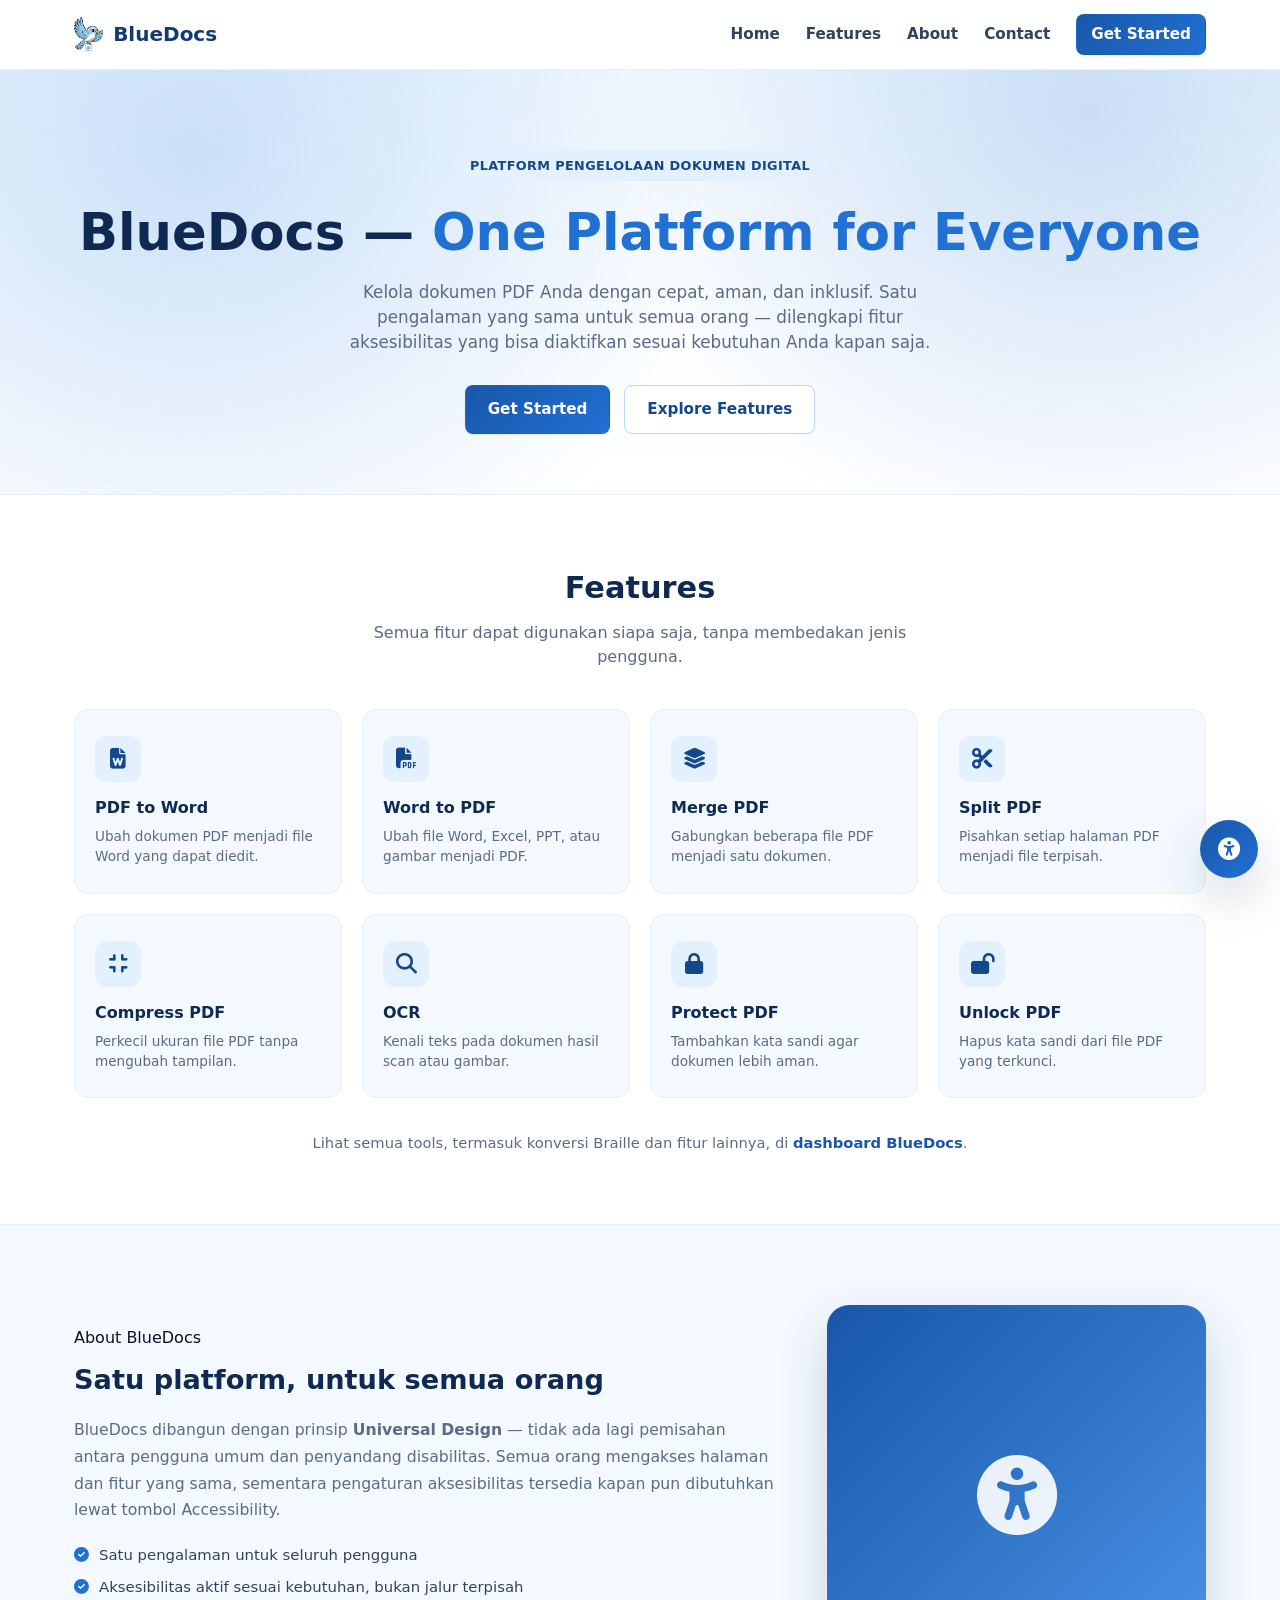
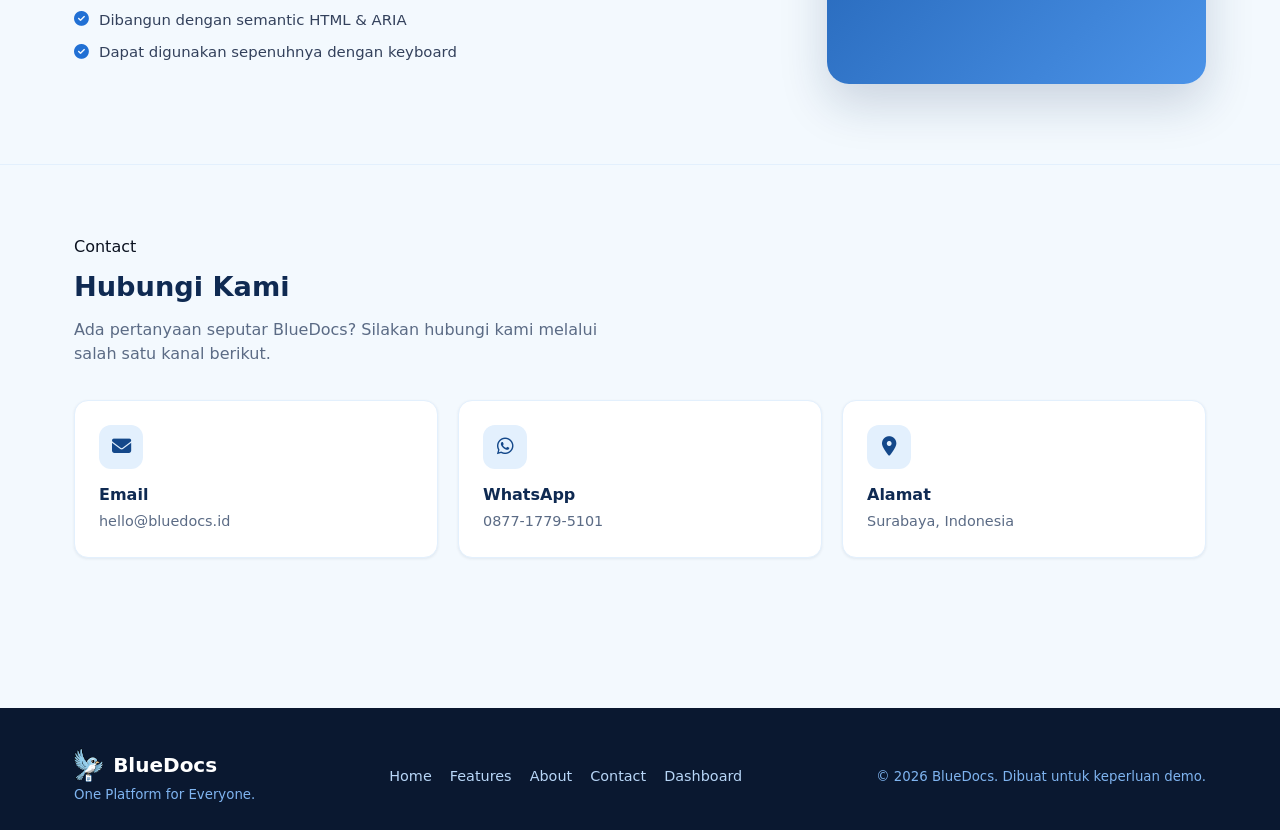
==== index.html @ fd2add7f "First time coding BlueDocs" ====
<!DOCTYPE html>
<html lang="id">
<head>
<meta charset="UTF-8" />
<meta name="viewport" content="width=device-width, initial-scale=1.0" />
<title>BlueDocs - One Platform for Everyone</title>
<meta name="description" content="BlueDocs adalah platform pengelolaan dokumen PDF yang cepat, aman, dan inklusif — dapat digunakan oleh siapa saja." />
<link rel="icon" type="image/webp" href="assets/logo.webp" />
<link rel="stylesheet" href="https://cdnjs.cloudflare.com/ajax/libs/font-awesome/6.5.2/css/all.min.css" crossorigin="anonymous" referrerpolicy="no-referrer" />
<link rel="stylesheet" href="css/style.css" />
<link rel="stylesheet" href="css/landing.css" />
</head>
<body>
<a href="#main" class="skip-link">Lompat ke konten utama</a>

<header class="site-header">
  <div class="container navbar">
    <a href="index.html" class="brand">
      <img src="assets/logo.webp" alt="" class="brand-logo" />
      BlueDocs
    </a>
    <button class="nav-toggle" id="nav-toggle" data-nav-toggle aria-label="Buka menu navigasi" aria-expanded="false" aria-controls="nav-menu">
      <i class="fa-solid fa-bars" aria-hidden="true"></i>
    </button>
    <nav class="nav-menu" id="nav-menu" data-nav-menu aria-label="Navigasi utama">
      <a href="#home">Home</a>
      <a href="#features">Features</a>
      <a href="#about">About</a>
      <a href="#contact">Contact</a>
      <a href="dashboard.html" class="btn btn-primary btn-sm nav-cta">Get Started</a>
    </nav>
  </div>
</header>

<main id="main">
  <section class="hero" id="home">
    <div class="container">
      <span class="eyebrow">Platform Pengelolaan Dokumen Digital</span>
      <h1>BlueDocs — <span>One Platform for Everyone</span></h1>
      <p class="lead">
        Kelola dokumen PDF Anda dengan cepat, aman, dan inklusif. Satu pengalaman
        yang sama untuk semua orang — dilengkapi fitur aksesibilitas yang bisa
        diaktifkan sesuai kebutuhan Anda kapan saja.
      </p>
      <div class="hero-actions">
        <a href="dashboard.html" class="btn btn-primary">Get Started</a>
        <a href="#features" class="btn btn-secondary">Explore Features</a>
      </div>
    </div>
  </section>

  <section class="feature-strip" id="features">
    <div class="container">
      <h2>Features</h2>
      <p class="lead">Semua fitur dapat digunakan siapa saja, tanpa membedakan jenis pengguna.</p>
      <div class="feature-card-grid">
        <a class="feature-card" href="dashboard.html">
          <div class="feature-card-icon" aria-hidden="true"><i class="fa-solid fa-file-word"></i></div>
          <h3>PDF to Word</h3>
          <p>Ubah dokumen PDF menjadi file Word yang dapat diedit.</p>
        </a>
        <a class="feature-card" href="dashboard.html">
          <div class="feature-card-icon" aria-hidden="true"><i class="fa-solid fa-file-pdf"></i></div>
          <h3>Word to PDF</h3>
          <p>Ubah file Word, Excel, PPT, atau gambar menjadi PDF.</p>
        </a>
        <a class="feature-card" href="dashboard.html">
          <div class="feature-card-icon" aria-hidden="true"><i class="fa-solid fa-layer-group"></i></div>
          <h3>Merge PDF</h3>
          <p>Gabungkan beberapa file PDF menjadi satu dokumen.</p>
        </a>
        <a class="feature-card" href="dashboard.html">
          <div class="feature-card-icon" aria-hidden="true"><i class="fa-solid fa-scissors"></i></div>
          <h3>Split PDF</h3>
          <p>Pisahkan setiap halaman PDF menjadi file terpisah.</p>
        </a>
        <a class="feature-card" href="dashboard.html">
          <div class="feature-card-icon" aria-hidden="true"><i class="fa-solid fa-compress"></i></div>
          <h3>Compress PDF</h3>
          <p>Perkecil ukuran file PDF tanpa mengubah tampilan.</p>
        </a>
        <a class="feature-card" href="dashboard.html">
          <div class="feature-card-icon" aria-hidden="true"><i class="fa-solid fa-magnifying-glass"></i></div>
          <h3>OCR</h3>
          <p>Kenali teks pada dokumen hasil scan atau gambar.</p>
        </a>
        <a class="feature-card" href="dashboard.html">
          <div class="feature-card-icon" aria-hidden="true"><i class="fa-solid fa-lock"></i></div>
          <h3>Protect PDF</h3>
          <p>Tambahkan kata sandi agar dokumen lebih aman.</p>
        </a>
        <a class="feature-card" href="dashboard.html">
          <div class="feature-card-icon" aria-hidden="true"><i class="fa-solid fa-lock-open"></i></div>
          <h3>Unlock PDF</h3>
          <p>Hapus kata sandi dari file PDF yang terkunci.</p>
        </a>
      </div>
      <p class="feature-more">Lihat semua tools, termasuk konversi Braille dan fitur lainnya, di <a href="dashboard.html">dashboard BlueDocs</a>.</p>
    </div>
  </section>

  <section class="about-section" id="about">
    <div class="container about-grid">
      <div class="about-copy">
        <span class="eyebrow">About BlueDocs</span>
        <h2>Satu platform, untuk semua orang</h2>
        <p>
          BlueDocs dibangun dengan prinsip <strong>Universal Design</strong> —
          tidak ada lagi pemisahan antara pengguna umum dan penyandang disabilitas.
          Semua orang mengakses halaman dan fitur yang sama, sementara pengaturan
          aksesibilitas tersedia kapan pun dibutuhkan lewat tombol Accessibility.
        </p>
        <ul class="about-points">
          <li><i class="fa-solid fa-circle-check" aria-hidden="true"></i> Satu pengalaman untuk seluruh pengguna</li>
          <li><i class="fa-solid fa-circle-check" aria-hidden="true"></i> Aksesibilitas aktif sesuai kebutuhan, bukan jalur terpisah</li>
          <li><i class="fa-solid fa-circle-check" aria-hidden="true"></i> Dibangun dengan semantic HTML &amp; ARIA</li>
          <li><i class="fa-solid fa-circle-check" aria-hidden="true"></i> Dapat digunakan sepenuhnya dengan keyboard</li>
        </ul>
      </div>
      <div class="about-visual" aria-hidden="true">
        <i class="fa-solid fa-universal-access"></i>
      </div>
    </div>
  </section>

  <section class="contact-section" id="contact">
    <div class="container">
      <span class="eyebrow">Contact</span>
      <h2>Hubungi Kami</h2>
      <p class="lead">Ada pertanyaan seputar BlueDocs? Silakan hubungi kami melalui salah satu kanal berikut.</p>
      <div class="contact-grid">
        <a class="contact-card" href="mailto:hello@bluedocs.id">
          <div class="contact-icon" aria-hidden="true"><i class="fa-solid fa-envelope"></i></div>
          <h3>Email</h3>
          <p>hello@bluedocs.id</p>
        </a>
        <a class="contact-card" href="https://wa.me/6287717795101" target="_blank" rel="noopener">
          <div class="contact-icon" aria-hidden="true"><i class="fa-brands fa-whatsapp"></i></div>
          <h3>WhatsApp</h3>
          <p>0877-1779-5101</p>
        </a>
        <div class="contact-card contact-card-static">
          <div class="contact-icon" aria-hidden="true"><i class="fa-solid fa-location-dot"></i></div>
          <h3>Alamat</h3>
          <p>Surabaya, Indonesia</p>
        </div>
      </div>
    </div>
  </section>
</main>

<footer class="site-footer">
  <div class="container footer-grid">
    <div>
      <div class="brand" style="color:white;"><img src="assets/logo.webp" alt="" class="brand-logo" /> BlueDocs</div>
      <small>One Platform for Everyone.</small>
    </div>
    <nav class="footer-links" aria-label="Tautan footer">
      <a href="#home">Home</a>
      <a href="#features">Features</a>
      <a href="#about">About</a>
      <a href="#contact">Contact</a>
      <a href="dashboard.html">Dashboard</a>
    </nav>
    <small>&copy; 2026 BlueDocs. Dibuat untuk keperluan demo.</small>
  </div>
</footer>

<!-- Floating Accessibility button + panel (shared across pages) -->
<button class="a11y-fab" id="a11y-fab" aria-haspopup="dialog" aria-controls="a11y-modal-overlay" aria-label="Buka pengaturan aksesibilitas">
  <i class="fa-solid fa-universal-access" aria-hidden="true"></i>
</button>

<div class="modal-overlay" id="a11y-modal-overlay" role="dialog" aria-modal="true" aria-labelledby="a11y-modal-title" aria-hidden="true">
  <div class="modal">
    <button class="modal-close" data-close-modal aria-label="Tutup panel aksesibilitas"><i class="fa-solid fa-xmark"></i></button>
    <h2 id="a11y-modal-title"><i class="fa-solid fa-universal-access" aria-hidden="true"></i> Accessibility</h2>
    <p class="modal-desc">Sesuaikan tampilan dan cara Anda menjelajahi BlueDocs.</p>

    <div class="a11y-panel-item">
      <div>
        <h3>Read Aloud</h3>
        <p>Bacakan isi halaman ini menggunakan suara.</p>
      </div>
      <div class="a11y-panel-actions">
        <button class="btn btn-primary btn-sm" id="a11y-read-btn"><i class="fa-solid fa-play"></i> Baca</button>
        <button class="btn btn-ghost btn-sm" id="a11y-stop-btn"><i class="fa-solid fa-stop"></i> Berhenti</button>
      </div>
    </div>

    <div class="a11y-panel-item">
      <div>
        <h3>High Contrast Mode</h3>
        <p>Tingkatkan kontras warna untuk keterbacaan lebih baik.</p>
      </div>
      <button class="btn btn-secondary btn-sm" id="a11y-contrast-btn" aria-pressed="false">Aktifkan</button>
    </div>

    <div class="a11y-panel-item">
      <div>
        <h3>Font Size</h3>
        <p>Perbesar atau perkecil ukuran huruf di seluruh halaman.</p>
      </div>
      <div class="a11y-panel-actions">
        <button class="a11y-btn" id="a11y-font-dec" aria-label="Perkecil ukuran huruf">A−</button>
        <button class="a11y-btn" id="a11y-font-reset" aria-label="Ukuran huruf normal">A</button>
        <button class="a11y-btn" id="a11y-font-inc" aria-label="Perbesar ukuran huruf">A+</button>
      </div>
    </div>

    <div class="a11y-panel-item">
      <div>
        <h3>Keyboard Navigation</h3>
        <p>Seluruh menu dan tombol di BlueDocs dapat diakses tanpa mouse.</p>
        <span class="kbd-hint-dark">Gunakan <kbd>Tab</kbd> / <kbd>Shift+Tab</kbd> untuk berpindah, <kbd>Enter</kbd> atau <kbd>Space</kbd> untuk memilih, dan <kbd>Esc</kbd> untuk menutup panel ini.</span>
      </div>
    </div>
  </div>
</div>

<div id="toast-region" aria-live="polite"></div>
<script src="js/main.js"></script>
</body>
</html>
---- css/style.css ----
/* ===========================================================
   BlueDocs — Shared base styles
   =========================================================== */

:root {
  --blue-950: #0a1830;
  --blue-900: #0f2a52;
  --blue-800: #123a6e;
  --blue-700: #14488a;
  --blue-600: #1857a8;
  --blue-500: #2170d4;
  --blue-400: #4b93e8;
  --blue-300: #7fb4f0;
  --blue-200: #b8d6f7;
  --blue-100: #e3f0fd;
  --blue-50:  #f3f9fe;

  --ink-900: #0b1220;
  --ink-700: #33415c;
  --ink-500: #5b6b85;
  --ink-300: #94a3b8;

  --white: #ffffff;
  --success: #16a34a;
  --danger: #dc2626;
  --warning: #d97706;

  --radius-sm: 8px;
  --radius-md: 14px;
  --radius-lg: 22px;

  --shadow-sm: 0 1px 3px rgba(15, 42, 82, 0.08);
  --shadow-md: 0 8px 24px rgba(15, 42, 82, 0.12);
  --shadow-lg: 0 20px 48px rgba(15, 42, 82, 0.18);

  --font-base: 16px;
  --font-scale: 1;
  --transition: 180ms ease;

  color-scheme: light;
}

* , *::before, *::after { box-sizing: border-box; }

html {
  font-size: calc(var(--font-base) * var(--font-scale));
  scroll-behavior: smooth;
}

body {
  margin: 0;
  font-family: "Segoe UI", "Inter", system-ui, -apple-system, Roboto, Helvetica, Arial, sans-serif;
  color: var(--ink-900);
  background: var(--blue-50);
  line-height: 1.5;
  -webkit-font-smoothing: antialiased;
}

img { max-width: 100%; display: block; }

a { color: inherit; text-decoration: none; }

button, input, select, textarea { font: inherit; color: inherit; }

button { cursor: pointer; }

ul { list-style: none; margin: 0; padding: 0; }

h1, h2, h3, h4, p { margin: 0; }

.container {
  width: 100%;
  max-width: 1180px;
  margin-inline: auto;
  padding-inline: 24px;
}

/* Skip link for keyboard/screen-reader users */
.skip-link {
  position: absolute;
  left: -9999px;
  top: 0;
  background: var(--blue-900);
  color: var(--white);
  padding: 12px 20px;
  border-radius: 0 0 var(--radius-sm) 0;
  z-index: 1000;
  font-weight: 600;
}
.skip-link:focus {
  left: 0;
}

/* Visible focus ring everywhere — important for keyboard + accessibility */
a:focus-visible,
button:focus-visible,
input:focus-visible,
select:focus-visible,
textarea:focus-visible,
[tabindex]:focus-visible {
  outline: 3px solid var(--blue-500);
  outline-offset: 2px;
  border-radius: 4px;
}

.sr-only {
  position: absolute;
  width: 1px; height: 1px;
  padding: 0; margin: -1px;
  overflow: hidden;
  clip: rect(0,0,0,0);
  white-space: nowrap;
  border: 0;
}

/* ---------- Buttons ---------- */
.btn {
  display: inline-flex;
  align-items: center;
  justify-content: center;
  gap: 8px;
  padding: 12px 22px;
  border-radius: var(--radius-sm);
  border: 1px solid transparent;
  font-weight: 600;
  font-size: 0.95rem;
  transition: transform var(--transition), box-shadow var(--transition), background var(--transition);
  white-space: nowrap;
}
.btn:active { transform: translateY(1px); }

.btn-primary {
  background: linear-gradient(135deg, var(--blue-600), var(--blue-500));
  color: var(--white);
  box-shadow: var(--shadow-sm);
}
.btn-primary:hover { box-shadow: var(--shadow-md); }

.btn-secondary {
  background: var(--white);
  color: var(--blue-700);
  border-color: var(--blue-200);
}
.btn-secondary:hover { background: var(--blue-100); }

.btn-ghost {
  background: transparent;
  color: var(--blue-700);
}
.btn-ghost:hover { background: var(--blue-100); }

.btn-block { width: 100%; }
.btn-sm { padding: 8px 14px; font-size: 0.85rem; }

/* ---------- Site header (shared) ---------- */
.site-header {
  position: sticky;
  top: 0;
  z-index: 100;
  background: rgba(255,255,255,0.9);
  backdrop-filter: saturate(180%) blur(10px);
  border-bottom: 1px solid var(--blue-100);
}
.site-header .container {
  display: flex;
  align-items: center;
  justify-content: space-between;
  padding-block: 14px;
}

.brand {
  display: flex;
  align-items: center;
  gap: 10px;
  font-weight: 700;
  font-size: 1.25rem;
  color: var(--blue-800);
}
.brand-logo {
  height: 34px;
  width: auto;
  object-fit: contain;
}

.header-actions { display: flex; gap: 10px; align-items: center; }

/* ---------- Toast notifications ---------- */
#toast-region {
  position: fixed;
  bottom: 20px;
  right: 20px;
  z-index: 2000;
  display: flex;
  flex-direction: column;
  gap: 10px;
  max-width: 340px;
}
.toast {
  background: var(--ink-900);
  color: white;
  padding: 14px 16px;
  border-radius: var(--radius-sm);
  box-shadow: var(--shadow-lg);
  font-size: 0.9rem;
  display: flex;
  align-items: flex-start;
  gap: 10px;
  animation: toast-in 220ms ease;
}
.toast.success { background: #0f4d2b; }
.toast.error { background: #5c1414; }
.toast .toast-icon { font-size: 1.1rem; }
@keyframes toast-in {
  from { opacity: 0; transform: translateY(10px); }
  to { opacity: 1; transform: translateY(0); }
}

/* ---------- Footer (shared) ---------- */
.site-footer {
  background: var(--blue-950);
  color: var(--blue-200);
  padding: 40px 0 24px;
  margin-top: 60px;
}
.site-footer .container {
  display: flex;
  flex-wrap: wrap;
  justify-content: space-between;
  gap: 20px;
}
.site-footer small { color: var(--blue-300); }

/* ---------- Modal ---------- */
.modal-overlay {
  position: fixed;
  inset: 0;
  background: rgba(10, 24, 48, 0.55);
  display: none;
  align-items: center;
  justify-content: center;
  padding: 20px;
  z-index: 1500;
}
.modal-overlay.open { display: flex; }

.modal {
  background: var(--white);
  border-radius: var(--radius-lg);
  max-width: 560px;
  width: 100%;
  max-height: 88vh;
  overflow-y: auto;
  box-shadow: var(--shadow-lg);
  padding: 28px;
  position: relative;
}
.modal h2 { color: var(--blue-800); margin-bottom: 6px; }
.modal .modal-desc { color: var(--ink-500); margin-bottom: 20px; font-size: 0.92rem; }
.modal-close {
  position: absolute;
  top: 16px; right: 16px;
  background: var(--blue-100);
  border-radius: 50%;
  width: 36px; height: 36px;
  display: grid;
  place-items: center;
  font-size: 1.1rem;
  color: var(--blue-800);
}
.modal-close:hover { background: var(--blue-200); }

.dropzone {
  border: 2px dashed var(--blue-300);
  border-radius: var(--radius-md);
  padding: 30px 16px;
  text-align: center;
  color: var(--ink-500);
  background: var(--blue-50);
  transition: background var(--transition), border-color var(--transition);
  cursor: pointer;
}
.dropzone.dragover {
  background: var(--blue-100);
  border-color: var(--blue-500);
}
.dropzone strong { color: var(--blue-700); }
.dropzone input[type="file"] { display: none; }
.dropzone .file-name {
  margin-top: 10px;
  font-weight: 600;
  color: var(--blue-800);
}

.progress-wrap {
  margin-top: 18px;
  display: none;
}
.progress-wrap.active { display: block; }
.progress-track {
  height: 10px;
  border-radius: 999px;
  background: var(--blue-100);
  overflow: hidden;
}
.progress-bar {
  height: 100%;
  width: 0%;
  background: linear-gradient(90deg, var(--blue-500), var(--blue-400));
  border-radius: 999px;
  transition: width 120ms linear;
}
.progress-label { margin-top: 8px; font-size: 0.85rem; color: var(--ink-500); }

.result-box {
  margin-top: 18px;
  padding: 16px;
  border-radius: var(--radius-md);
  background: #f0fbf4;
  border: 1px solid #bfe8cc;
  display: none;
  align-items: center;
  gap: 12px;
  justify-content: space-between;
  flex-wrap: wrap;
}
.result-box.show { display: flex; }
.result-box .result-text { color: #0f4d2b; font-weight: 600; font-size: 0.92rem; }

.field {
  margin-top: 16px;
}
.field label {
  display: block;
  font-weight: 600;
  font-size: 0.88rem;
  margin-bottom: 6px;
  color: var(--ink-700);
}
.field select, .field textarea, .field input[type="text"] {
  width: 100%;
  padding: 10px 12px;
  border: 1px solid var(--blue-200);
  border-radius: var(--radius-sm);
  background: var(--blue-50);
}
.field textarea { min-height: 90px; resize: vertical; }

.modal-actions {
  display: flex;
  gap: 10px;
  margin-top: 22px;
  flex-wrap: wrap;
}

/* Responsive helpers */
@media (max-width: 640px) {
  .container { padding-inline: 16px; }
  .site-footer .container { flex-direction: column; }
}

/* ---------- Floating Accessibility widget (shared across all pages) ---------- */
.a11y-fab {
  position: fixed;
  right: 22px;
  bottom: 22px;
  width: 58px;
  height: 58px;
  border-radius: 50%;
  background: linear-gradient(135deg, var(--blue-600), var(--blue-500));
  color: white;
  font-size: 1.4rem;
  display: grid;
  place-items: center;
  box-shadow: var(--shadow-lg);
  z-index: 1200;
  border: none;
  transition: transform var(--transition);
}
.a11y-fab:hover { transform: scale(1.08); }

.a11y-panel-item {
  display: flex;
  align-items: center;
  justify-content: space-between;
  gap: 16px;
  padding: 16px 0;
  border-bottom: 1px solid var(--blue-100);
  flex-wrap: wrap;
}
.a11y-panel-item:last-child { border-bottom: none; }
.a11y-panel-item h3 { font-size: 0.98rem; color: var(--blue-900); margin-bottom: 4px; }
.a11y-panel-item p { font-size: 0.85rem; color: var(--ink-500); }
.a11y-panel-actions { display: flex; gap: 8px; flex-wrap: wrap; }

.a11y-btn {
  background: var(--blue-100);
  border: 1px solid var(--blue-200);
  color: var(--blue-800);
  padding: 8px 12px;
  border-radius: var(--radius-sm);
  font-size: 0.85rem;
  font-weight: 700;
  display: inline-flex;
  align-items: center;
  gap: 6px;
}
.a11y-btn:hover { background: var(--blue-200); }

.kbd-hint-dark {
  display: inline-block;
  margin-top: 8px;
  font-size: 0.8rem;
  color: var(--ink-500);
}
.kbd-hint-dark kbd {
  background: var(--blue-100);
  border: 1px solid var(--blue-200);
  border-radius: 4px;
  padding: 1px 6px;
  font-family: monospace;
  color: var(--blue-800);
}

body.high-contrast .a11y-fab { background: #ffff00; color: #000; }
body.high-contrast .a11y-panel-item { border-color: #ffff00; }
body.high-contrast .a11y-panel-item h3 { color: #ffff00; }
body.high-contrast .a11y-panel-item p { color: #ffffff; }
body.high-contrast .a11y-btn {
  background: #000;
  color: #ffff00;
  border-color: #ffff00;
}
body.high-contrast .kbd-hint-dark { color: #ffffff; }
body.high-contrast .kbd-hint-dark kbd { background: #000; border-color: #ffff00; color: #ffff00; }

/* High contrast theme (site-wide) */
body.high-contrast {
  background: #000000;
  color: #ffffff;
}
body.high-contrast .site-header {
  background: #000000;
  border-color: #ffff00;
}
body.high-contrast .brand,
body.high-contrast h1,
body.high-contrast h2,
body.high-contrast h3 { color: #ffff00; }
body.high-contrast p { color: #ffffff; }
body.high-contrast .modal,
body.high-contrast .feature-card,
body.high-contrast .contact-card,
body.high-contrast .dropzone,
body.high-contrast .field select,
body.high-contrast .field textarea,
body.high-contrast .field input {
  background: #000000;
  border: 2px solid #ffff00;
  color: #ffffff;
}
body.high-contrast .btn-primary {
  background: #ffff00;
  color: #000000;
}
body.high-contrast .btn-secondary,
body.high-contrast .btn-ghost {
  background: #000000;
  color: #ffff00;
  border-color: #ffff00;
}
body.high-contrast a { color: #ffff00; }
body.high-contrast .nav-menu { background: #000; border-color: #ffff00; }
body.high-contrast ::selection { background: #ffff00; color: #000; }

/* Font-size scaling controls affect --font-scale variable set via JS.
   Must target <html> itself, since html's own font-size reads --font-scale
   from its own computed value, not from a value set on a descendant like body. */
html.font-lg { --font-scale: 1.15; }
html.font-xl { --font-scale: 1.3; }
---- css/landing.css ----
/* ===========================================================
   BlueDocs — Landing page styles
   =========================================================== */

/* ---------- Navbar ---------- */
.navbar {
  display: flex;
  align-items: center;
  justify-content: space-between;
  padding-block: 14px;
}

.nav-toggle {
  display: none;
  background: transparent;
  border: none;
  font-size: 1.3rem;
  color: var(--blue-800);
  padding: 6px;
}

.nav-menu {
  display: flex;
  align-items: center;
  gap: 26px;
}
.nav-menu a {
  color: var(--ink-700);
  font-weight: 600;
  font-size: 0.95rem;
}
.nav-menu a:hover { color: var(--blue-600); }
.nav-menu .nav-cta { color: white; }

@media (max-width: 760px) {
  .nav-toggle { display: inline-flex; }
  .nav-menu {
    position: absolute;
    top: 100%;
    left: 0;
    right: 0;
    background: var(--white);
    border-bottom: 1px solid var(--blue-100);
    flex-direction: column;
    align-items: flex-start;
    gap: 4px;
    padding: 12px 24px 18px;
    display: none;
  }
  .nav-menu.open { display: flex; }
  .nav-menu a { width: 100%; padding: 10px 0; }
  .nav-menu .nav-cta { width: auto; margin-top: 6px; }
}

/* ---------- Hero ---------- */
.hero {
  position: relative;
  overflow: hidden;
  padding: 80px 0 60px;
  background:
    radial-gradient(circle at 15% 20%, rgba(75,147,232,0.25), transparent 45%),
    radial-gradient(circle at 85% 10%, rgba(33,112,212,0.2), transparent 40%),
    linear-gradient(180deg, var(--blue-50), #ffffff);
  text-align: center;
}

.hero .eyebrow {
  display: inline-flex;
  align-items: center;
  gap: 8px;
  background: var(--blue-100);
  color: var(--blue-700);
  padding: 6px 16px;
  border-radius: 999px;
  font-weight: 700;
  font-size: 0.8rem;
  letter-spacing: 0.03em;
  text-transform: uppercase;
}

.hero h1 {
  font-size: clamp(2rem, 5vw, 3.2rem);
  color: var(--blue-900);
  margin-top: 22px;
  line-height: 1.15;
  font-weight: 700;
}
.hero h1 span { color: var(--blue-500); }

.hero p.lead {
  max-width: 620px;
  margin: 18px auto 0;
  color: var(--ink-500);
  font-size: 1.05rem;
}

.hero-actions {
  display: flex;
  justify-content: center;
  gap: 14px;
  margin-top: 30px;
  flex-wrap: wrap;
}

/* ---------- Feature strip ---------- */
.feature-strip {
  padding: 70px 0;
  background: var(--white);
  border-top: 1px solid var(--blue-100);
  border-bottom: 1px solid var(--blue-100);
}
.feature-strip h2 {
  text-align: center;
  color: var(--blue-900);
  font-size: 1.9rem;
}
.feature-strip .lead {
  text-align: center;
  color: var(--ink-500);
  max-width: 560px;
  margin: 10px auto 0;
}

.feature-card-grid {
  display: grid;
  grid-template-columns: repeat(4, 1fr);
  gap: 20px;
  margin-top: 40px;
}
@media (max-width: 900px) { .feature-card-grid { grid-template-columns: repeat(2, 1fr); } }
@media (max-width: 520px) { .feature-card-grid { grid-template-columns: 1fr; } }

.feature-card {
  display: block;
  padding: 26px 20px;
  border-radius: var(--radius-md);
  background: var(--blue-50);
  border: 1px solid var(--blue-100);
  text-align: left;
  transition: transform var(--transition), box-shadow var(--transition), border-color var(--transition);
}
.feature-card:hover {
  transform: translateY(-5px);
  box-shadow: var(--shadow-md);
  border-color: var(--blue-300);
  background: var(--white);
}
.feature-card-icon {
  width: 46px; height: 46px;
  border-radius: 12px;
  background: var(--blue-100);
  color: var(--blue-700);
  display: grid;
  place-items: center;
  font-size: 1.3rem;
  margin-bottom: 14px;
}
.feature-card h3 { font-size: 1rem; color: var(--blue-900); margin-bottom: 6px; }
.feature-card p { font-size: 0.85rem; color: var(--ink-500); }

.feature-more {
  text-align: center;
  margin-top: 34px;
  color: var(--ink-500);
  font-size: 0.92rem;
}
.feature-more a { color: var(--blue-600); font-weight: 600; }
.feature-more a:hover { text-decoration: underline; }

/* ---------- About ---------- */
.about-section {
  padding: 80px 0;
}
.about-grid {
  display: grid;
  grid-template-columns: 1.3fr 0.7fr;
  gap: 50px;
  align-items: center;
}
@media (max-width: 820px) {
  .about-grid { grid-template-columns: 1fr; }
}
.about-copy h2 {
  font-size: 1.7rem;
  color: var(--blue-900);
  margin-top: 10px;
}
.about-copy p {
  color: var(--ink-500);
  margin-top: 16px;
  font-size: 0.98rem;
  line-height: 1.7;
}
.about-points {
  margin-top: 20px;
  display: flex;
  flex-direction: column;
  gap: 10px;
}
.about-points li {
  display: flex;
  align-items: center;
  gap: 10px;
  color: var(--ink-700);
  font-size: 0.93rem;
}
.about-points i { color: var(--blue-500); }

.about-visual {
  aspect-ratio: 1;
  border-radius: var(--radius-lg);
  background: linear-gradient(135deg, var(--blue-600), var(--blue-400));
  display: grid;
  place-items: center;
  color: rgba(255,255,255,0.9);
  font-size: 5rem;
  box-shadow: var(--shadow-lg);
}
@media (max-width: 820px) {
  .about-visual { max-width: 220px; margin: 0 auto; font-size: 3.5rem; }
}

/* ---------- Contact ---------- */
.contact-section {
  padding: 70px 0 90px;
  background: var(--blue-50);
  border-top: 1px solid var(--blue-100);
}
.contact-section h2 {
  font-size: 1.7rem;
  color: var(--blue-900);
  margin-top: 8px;
}
.contact-section .lead { color: var(--ink-500); margin-top: 10px; max-width: 560px; }

.contact-grid {
  display: grid;
  grid-template-columns: repeat(3, 1fr);
  gap: 20px;
  margin-top: 34px;
}
@media (max-width: 760px) { .contact-grid { grid-template-columns: 1fr; } }

.contact-card {
  display: block;
  background: var(--white);
  border: 1px solid var(--blue-100);
  border-radius: var(--radius-md);
  padding: 24px;
  text-align: left;
  box-shadow: var(--shadow-sm);
  transition: transform var(--transition), box-shadow var(--transition);
}
.contact-card:hover { transform: translateY(-4px); box-shadow: var(--shadow-md); }
.contact-card-static { cursor: default; }
.contact-card-static:hover { transform: none; box-shadow: var(--shadow-sm); }
.contact-icon {
  width: 44px; height: 44px;
  border-radius: 12px;
  background: var(--blue-100);
  color: var(--blue-700);
  display: grid;
  place-items: center;
  font-size: 1.2rem;
  margin-bottom: 14px;
}
.contact-card h3 { font-size: 1rem; color: var(--blue-900); margin-bottom: 4px; }
.contact-card p { font-size: 0.9rem; color: var(--ink-500); }

/* ---------- Footer ---------- */
.footer-grid {
  display: flex;
  flex-wrap: wrap;
  justify-content: space-between;
  align-items: center;
  gap: 20px;
}
.footer-links {
  display: flex;
  gap: 18px;
  flex-wrap: wrap;
}
.footer-links a { color: var(--blue-200); font-size: 0.9rem; }
.footer-links a:hover { color: white; }
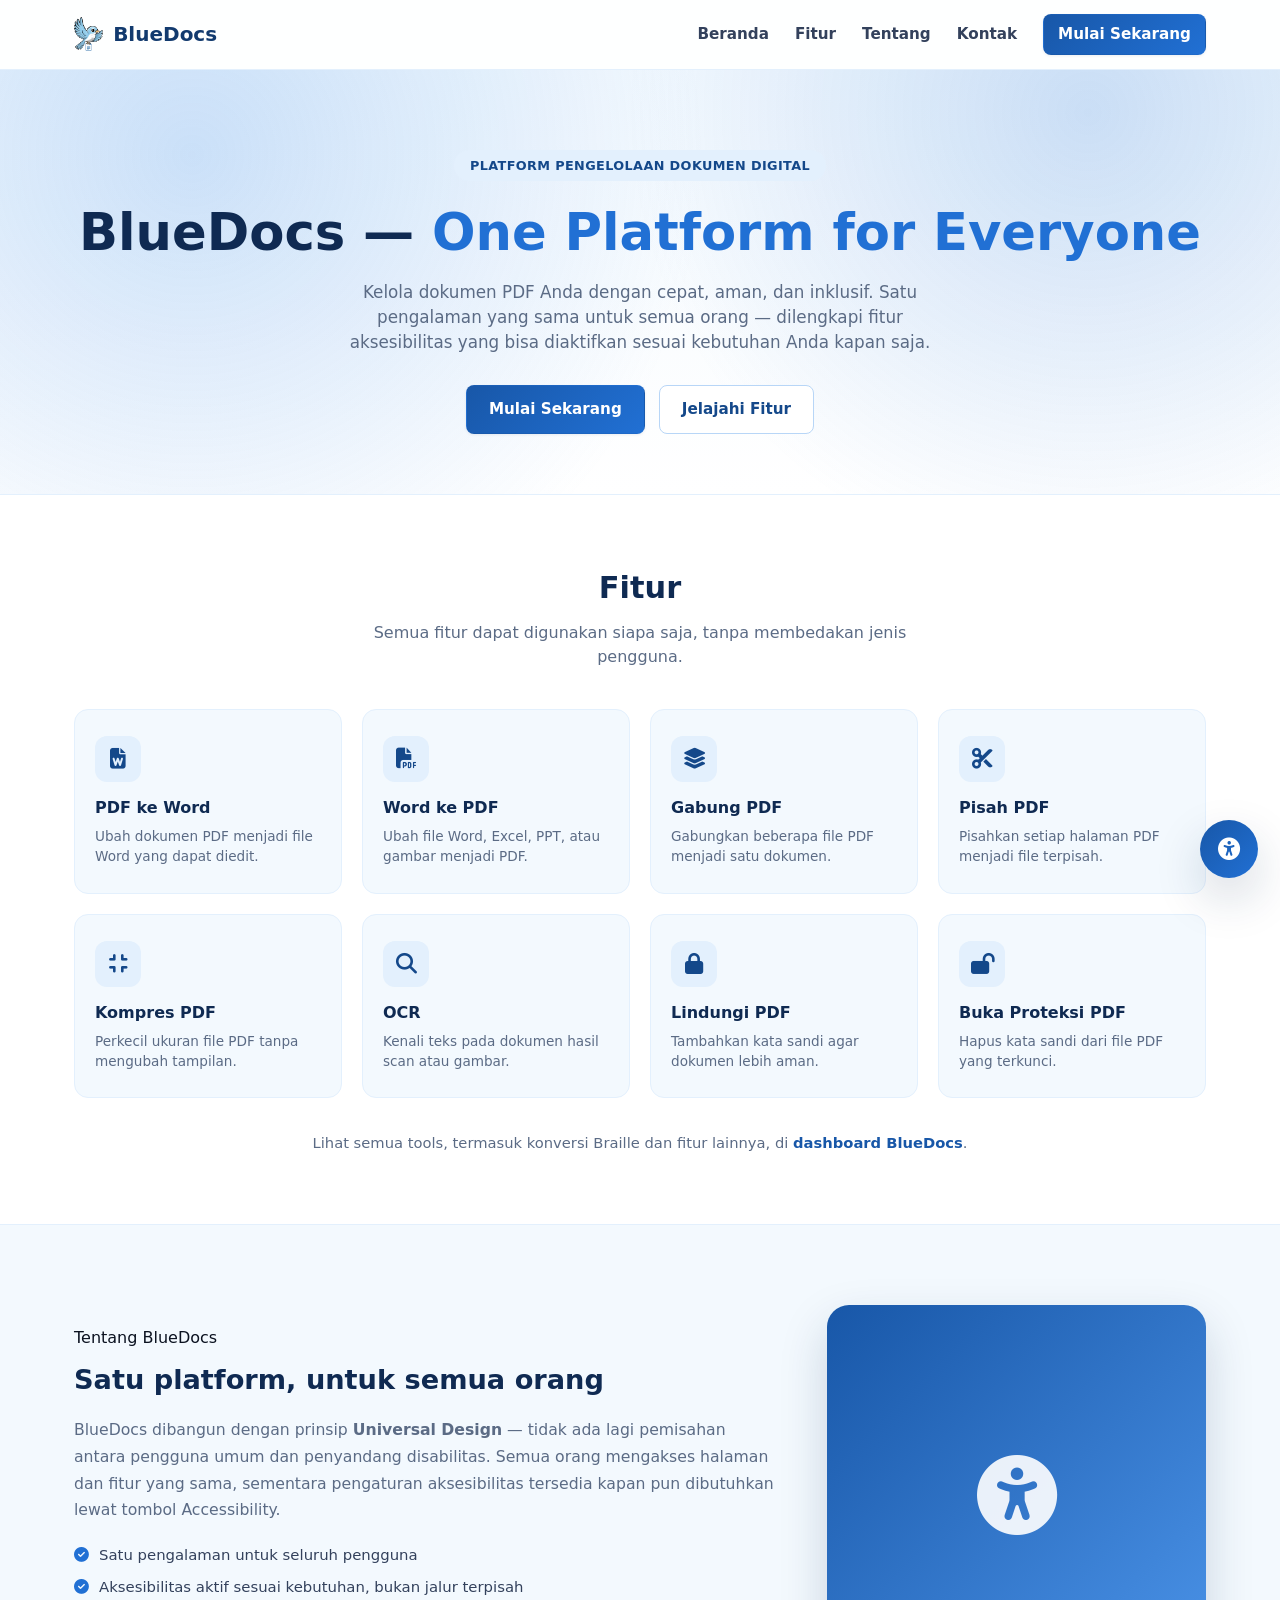
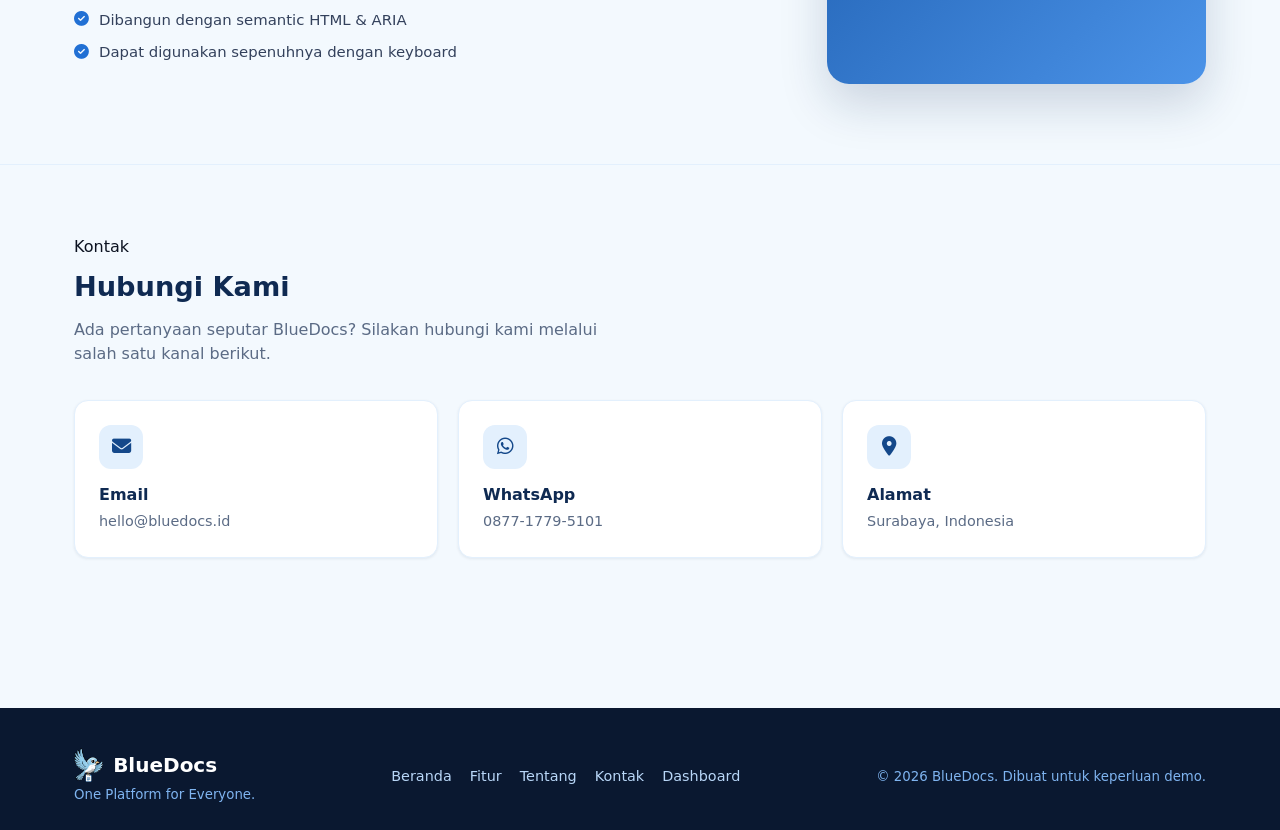
==== commit 5e3ffb26: "BlueDocs Ok" ====
--- a/index.html
+++ b/index.html
@@ -3,8 +3,18 @@
 <head>
 <meta charset="UTF-8" />
 <meta name="viewport" content="width=device-width, initial-scale=1.0" />
-<title>BlueDocs - One Platform for Everyone</title>
+<title>BlueDocs — One Platform for Everyone</title>
 <meta name="description" content="BlueDocs adalah platform pengelolaan dokumen PDF yang cepat, aman, dan inklusif — dapat digunakan oleh siapa saja." />
+
+<meta property="og:type" content="website" />
+<meta property="og:title" content="BlueDocs — One Platform for Everyone" />
+<meta property="og:description" content="Platform pengelolaan dokumen PDF yang cepat, aman, dan inklusif — dapat digunakan oleh siapa saja." />
+<meta property="og:image" content="/assets/logo.webp" />
+<meta name="twitter:card" content="summary" />
+<meta name="twitter:title" content="BlueDocs — One Platform for Everyone" />
+<meta name="twitter:description" content="Platform pengelolaan dokumen PDF yang cepat, aman, dan inklusif — dapat digunakan oleh siapa saja." />
+<meta name="twitter:image" content="/assets/logo.webp" />
+
 <link rel="icon" type="image/webp" href="assets/logo.webp" />
 <link rel="stylesheet" href="https://cdnjs.cloudflare.com/ajax/libs/font-awesome/6.5.2/css/all.min.css" crossorigin="anonymous" referrerpolicy="no-referrer" />
 <link rel="stylesheet" href="css/style.css" />
@@ -15,7 +25,7 @@
 
 <header class="site-header">
   <div class="container navbar">
-    <a href="index.html" class="brand">
+    <a href="/" class="brand">
       <img src="assets/logo.webp" alt="" class="brand-logo" />
       BlueDocs
     </a>
@@ -23,11 +33,11 @@
       <i class="fa-solid fa-bars" aria-hidden="true"></i>
     </button>
     <nav class="nav-menu" id="nav-menu" data-nav-menu aria-label="Navigasi utama">
-      <a href="#home">Home</a>
-      <a href="#features">Features</a>
-      <a href="#about">About</a>
-      <a href="#contact">Contact</a>
-      <a href="dashboard.html" class="btn btn-primary btn-sm nav-cta">Get Started</a>
+      <a href="#home">Beranda</a>
+      <a href="#features">Fitur</a>
+      <a href="#about">Tentang</a>
+      <a href="#contact">Kontak</a>
+      <a href="/dashboard" class="btn btn-primary btn-sm nav-cta">Mulai Sekarang</a>
     </nav>
   </div>
 </header>
@@ -43,66 +53,66 @@
         diaktifkan sesuai kebutuhan Anda kapan saja.
       </p>
       <div class="hero-actions">
-        <a href="dashboard.html" class="btn btn-primary">Get Started</a>
-        <a href="#features" class="btn btn-secondary">Explore Features</a>
+        <a href="/dashboard" class="btn btn-primary">Mulai Sekarang</a>
+        <a href="#features" class="btn btn-secondary">Jelajahi Fitur</a>
       </div>
     </div>
   </section>
 
   <section class="feature-strip" id="features">
     <div class="container">
-      <h2>Features</h2>
+      <h2>Fitur</h2>
       <p class="lead">Semua fitur dapat digunakan siapa saja, tanpa membedakan jenis pengguna.</p>
       <div class="feature-card-grid">
-        <a class="feature-card" href="dashboard.html">
+        <a class="feature-card" href="/dashboard">
           <div class="feature-card-icon" aria-hidden="true"><i class="fa-solid fa-file-word"></i></div>
-          <h3>PDF to Word</h3>
+          <h3>PDF ke Word</h3>
           <p>Ubah dokumen PDF menjadi file Word yang dapat diedit.</p>
         </a>
-        <a class="feature-card" href="dashboard.html">
+        <a class="feature-card" href="/dashboard">
           <div class="feature-card-icon" aria-hidden="true"><i class="fa-solid fa-file-pdf"></i></div>
-          <h3>Word to PDF</h3>
+          <h3>Word ke PDF</h3>
           <p>Ubah file Word, Excel, PPT, atau gambar menjadi PDF.</p>
         </a>
-        <a class="feature-card" href="dashboard.html">
+        <a class="feature-card" href="/dashboard">
           <div class="feature-card-icon" aria-hidden="true"><i class="fa-solid fa-layer-group"></i></div>
-          <h3>Merge PDF</h3>
+          <h3>Gabung PDF</h3>
           <p>Gabungkan beberapa file PDF menjadi satu dokumen.</p>
         </a>
-        <a class="feature-card" href="dashboard.html">
+        <a class="feature-card" href="/dashboard">
           <div class="feature-card-icon" aria-hidden="true"><i class="fa-solid fa-scissors"></i></div>
-          <h3>Split PDF</h3>
+          <h3>Pisah PDF</h3>
           <p>Pisahkan setiap halaman PDF menjadi file terpisah.</p>
         </a>
-        <a class="feature-card" href="dashboard.html">
+        <a class="feature-card" href="/dashboard">
           <div class="feature-card-icon" aria-hidden="true"><i class="fa-solid fa-compress"></i></div>
-          <h3>Compress PDF</h3>
+          <h3>Kompres PDF</h3>
           <p>Perkecil ukuran file PDF tanpa mengubah tampilan.</p>
         </a>
-        <a class="feature-card" href="dashboard.html">
+        <a class="feature-card" href="/dashboard">
           <div class="feature-card-icon" aria-hidden="true"><i class="fa-solid fa-magnifying-glass"></i></div>
           <h3>OCR</h3>
           <p>Kenali teks pada dokumen hasil scan atau gambar.</p>
         </a>
-        <a class="feature-card" href="dashboard.html">
+        <a class="feature-card" href="/dashboard">
           <div class="feature-card-icon" aria-hidden="true"><i class="fa-solid fa-lock"></i></div>
-          <h3>Protect PDF</h3>
+          <h3>Lindungi PDF</h3>
           <p>Tambahkan kata sandi agar dokumen lebih aman.</p>
         </a>
-        <a class="feature-card" href="dashboard.html">
+        <a class="feature-card" href="/dashboard">
           <div class="feature-card-icon" aria-hidden="true"><i class="fa-solid fa-lock-open"></i></div>
-          <h3>Unlock PDF</h3>
+          <h3>Buka Proteksi PDF</h3>
           <p>Hapus kata sandi dari file PDF yang terkunci.</p>
         </a>
       </div>
-      <p class="feature-more">Lihat semua tools, termasuk konversi Braille dan fitur lainnya, di <a href="dashboard.html">dashboard BlueDocs</a>.</p>
+      <p class="feature-more">Lihat semua tools, termasuk konversi Braille dan fitur lainnya, di <a href="/dashboard">dashboard BlueDocs</a>.</p>
     </div>
   </section>
 
   <section class="about-section" id="about">
     <div class="container about-grid">
       <div class="about-copy">
-        <span class="eyebrow">About BlueDocs</span>
+        <span class="eyebrow">Tentang BlueDocs</span>
         <h2>Satu platform, untuk semua orang</h2>
         <p>
           BlueDocs dibangun dengan prinsip <strong>Universal Design</strong> —
@@ -125,7 +135,7 @@
 
   <section class="contact-section" id="contact">
     <div class="container">
-      <span class="eyebrow">Contact</span>
+      <span class="eyebrow">Kontak</span>
       <h2>Hubungi Kami</h2>
       <p class="lead">Ada pertanyaan seputar BlueDocs? Silakan hubungi kami melalui salah satu kanal berikut.</p>
       <div class="contact-grid">
@@ -156,11 +166,11 @@
       <small>One Platform for Everyone.</small>
     </div>
     <nav class="footer-links" aria-label="Tautan footer">
-      <a href="#home">Home</a>
-      <a href="#features">Features</a>
-      <a href="#about">About</a>
-      <a href="#contact">Contact</a>
-      <a href="dashboard.html">Dashboard</a>
+      <a href="#home">Beranda</a>
+      <a href="#features">Fitur</a>
+      <a href="#about">Tentang</a>
+      <a href="#contact">Kontak</a>
+      <a href="/dashboard">Dashboard</a>
     </nav>
     <small>&copy; 2026 BlueDocs. Dibuat untuk keperluan demo.</small>
   </div>
@@ -179,13 +189,10 @@
 
     <div class="a11y-panel-item">
       <div>
-        <h3>Read Aloud</h3>
-        <p>Bacakan isi halaman ini menggunakan suara.</p>
-      </div>
-      <div class="a11y-panel-actions">
-        <button class="btn btn-primary btn-sm" id="a11y-read-btn"><i class="fa-solid fa-play"></i> Baca</button>
-        <button class="btn btn-ghost btn-sm" id="a11y-stop-btn"><i class="fa-solid fa-stop"></i> Berhenti</button>
-      </div>
+        <h3>Pembaca Layar</h3>
+        <p>Saat aktif, elemen yang difokuskan (Tab) atau diklik akan dibacakan.</p>
+      </div>
+      <button class="btn btn-secondary btn-sm" id="a11y-read-toggle" aria-pressed="false" aria-label="Aktifkan Pembaca Layar">Aktifkan</button>
     </div>
 
     <div class="a11y-panel-item">
@@ -193,7 +200,7 @@
         <h3>High Contrast Mode</h3>
         <p>Tingkatkan kontras warna untuk keterbacaan lebih baik.</p>
       </div>
-      <button class="btn btn-secondary btn-sm" id="a11y-contrast-btn" aria-pressed="false">Aktifkan</button>
+      <button class="btn btn-secondary btn-sm" id="a11y-contrast-btn" aria-pressed="false" aria-label="Aktifkan Mode Kontras Tinggi">Aktifkan</button>
     </div>
 
     <div class="a11y-panel-item">
@@ -219,6 +226,6 @@
 </div>
 
 <div id="toast-region" aria-live="polite"></div>
-<script src="js/main.js"></script>
+<script type="module" src="js/main.js"></script>
 </body>
 </html>
